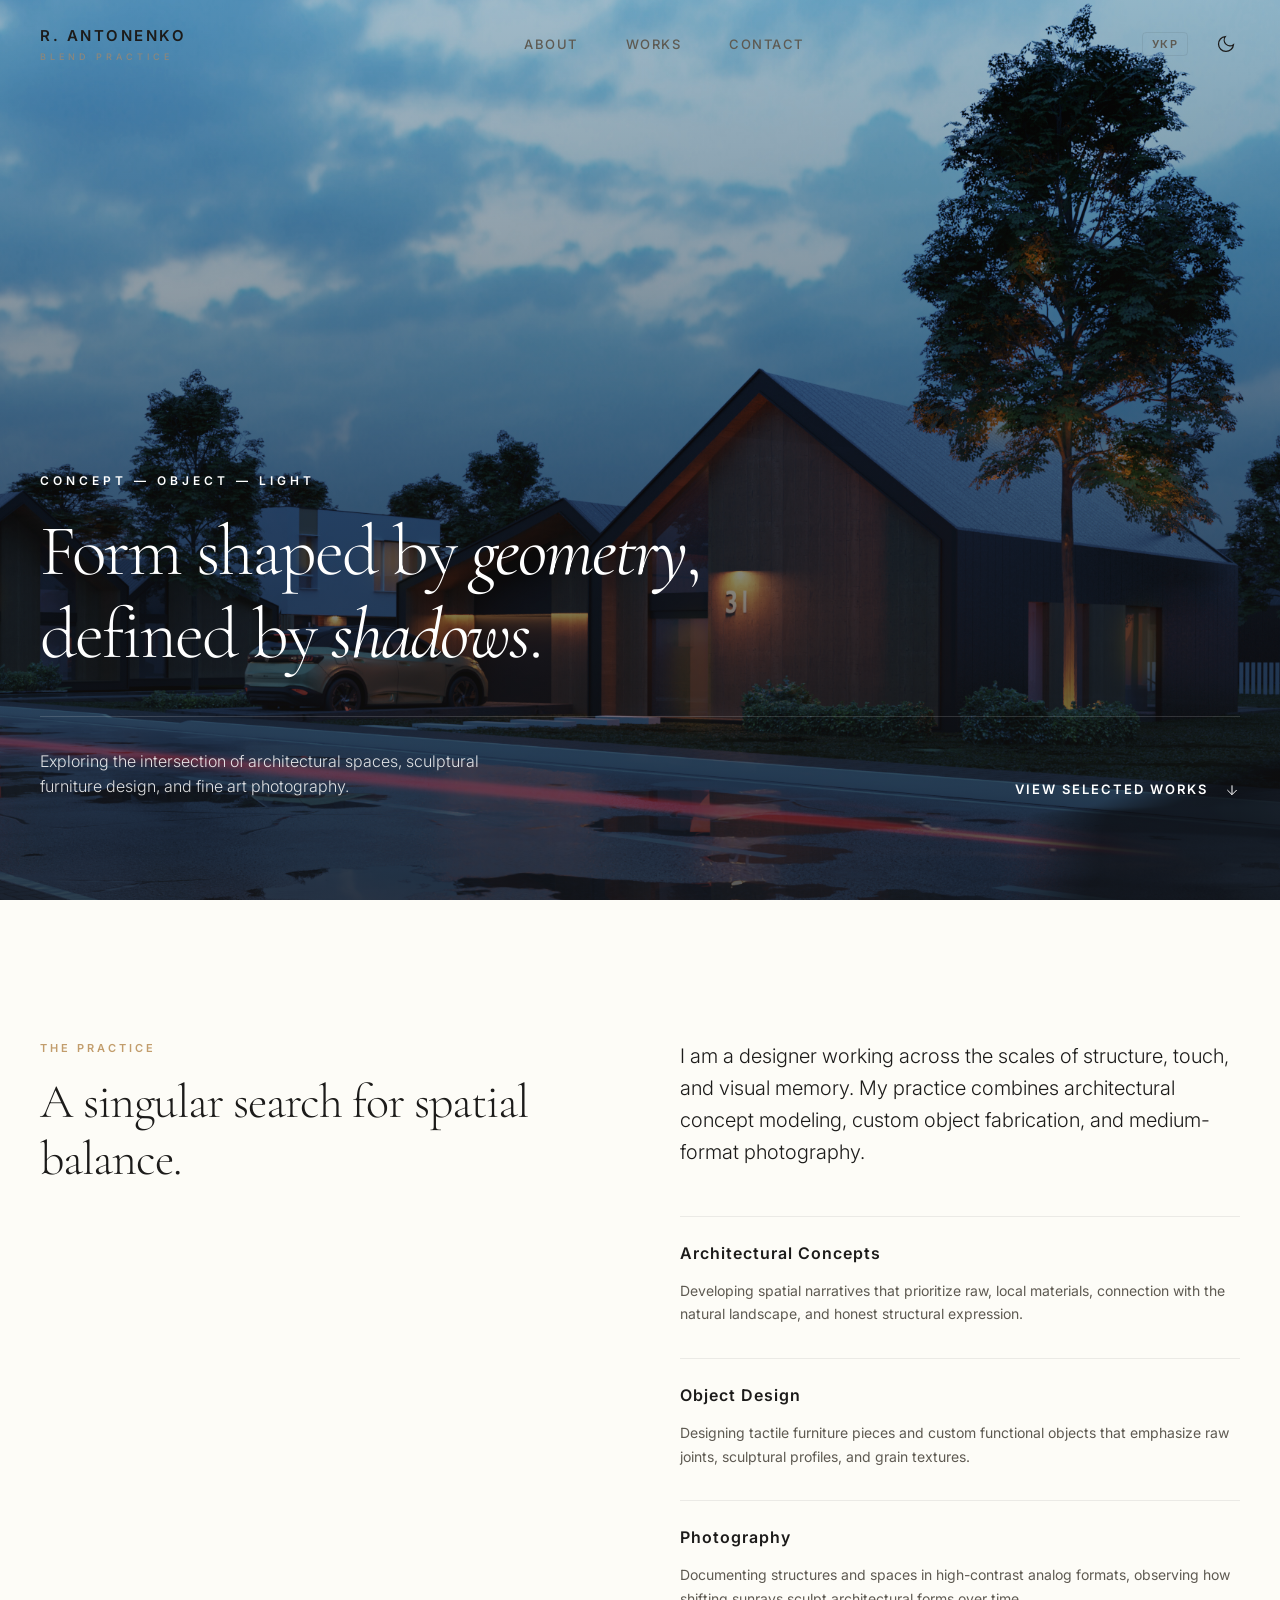
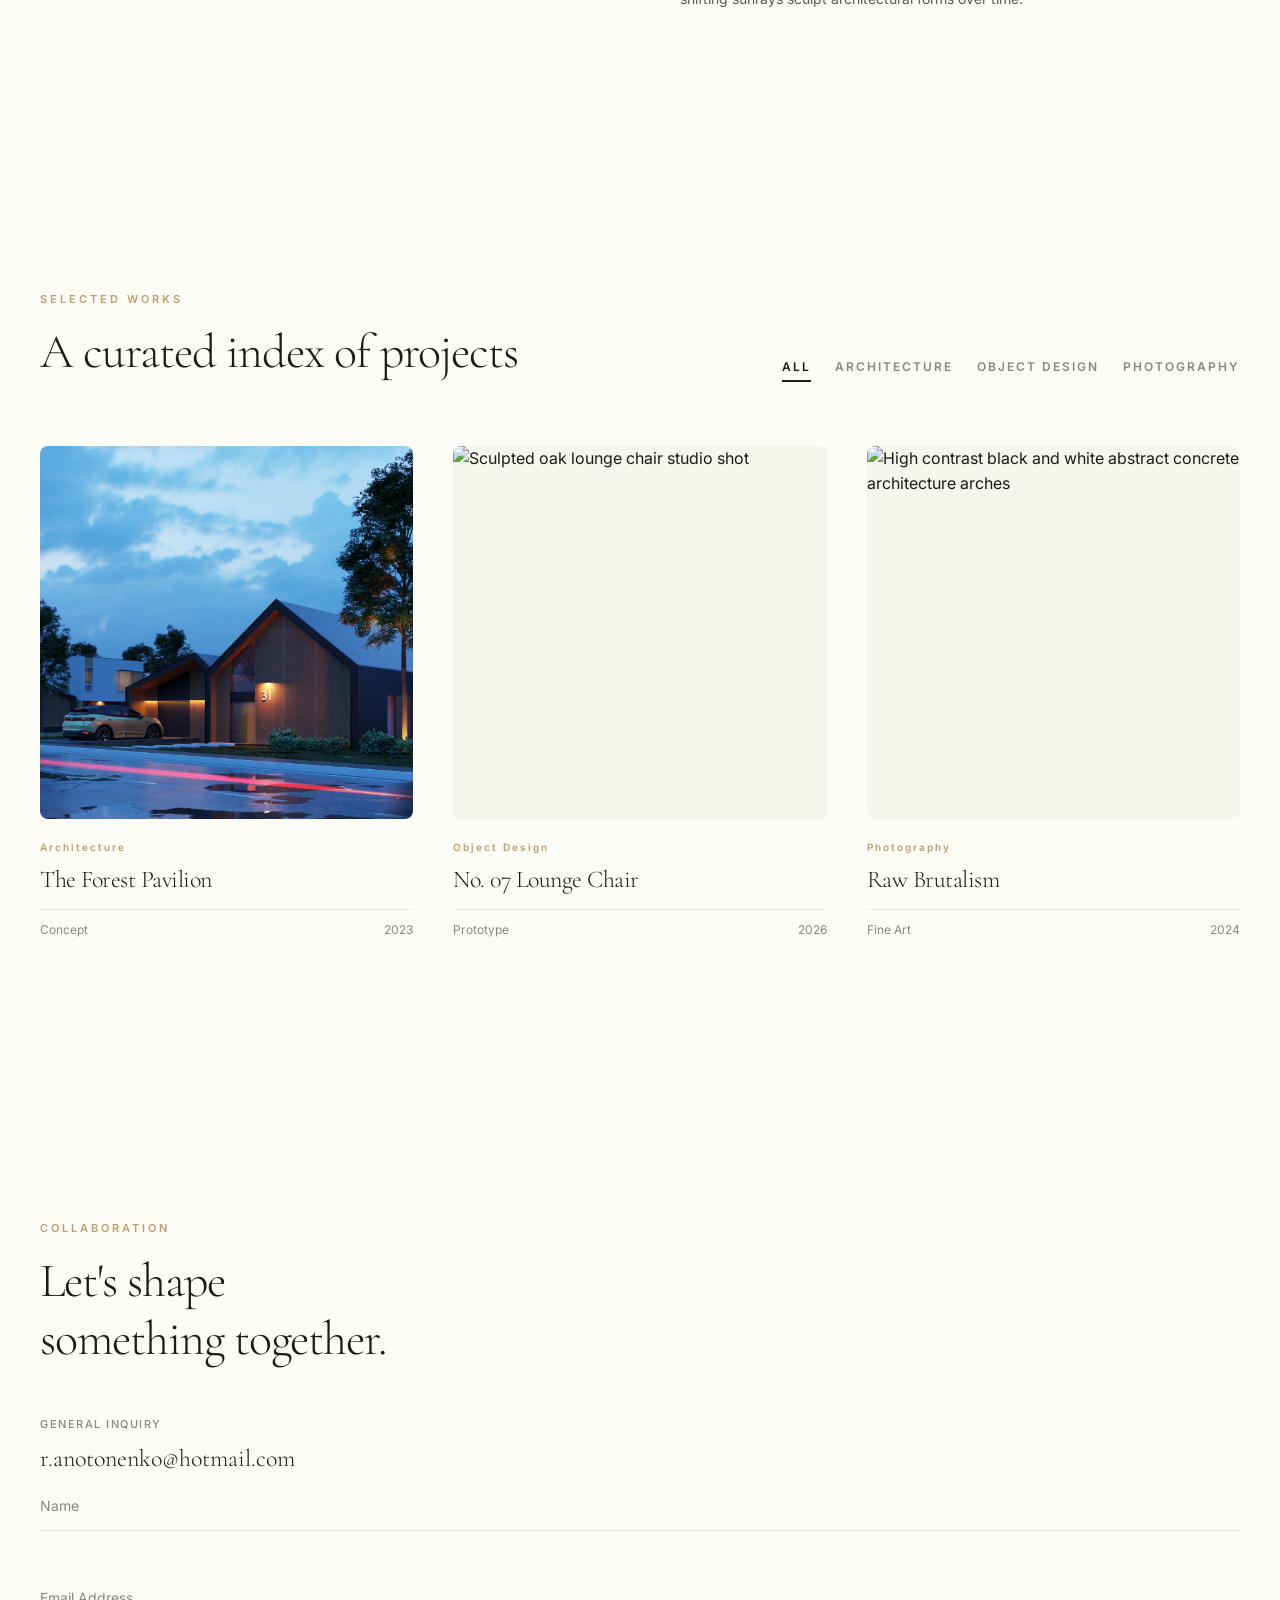
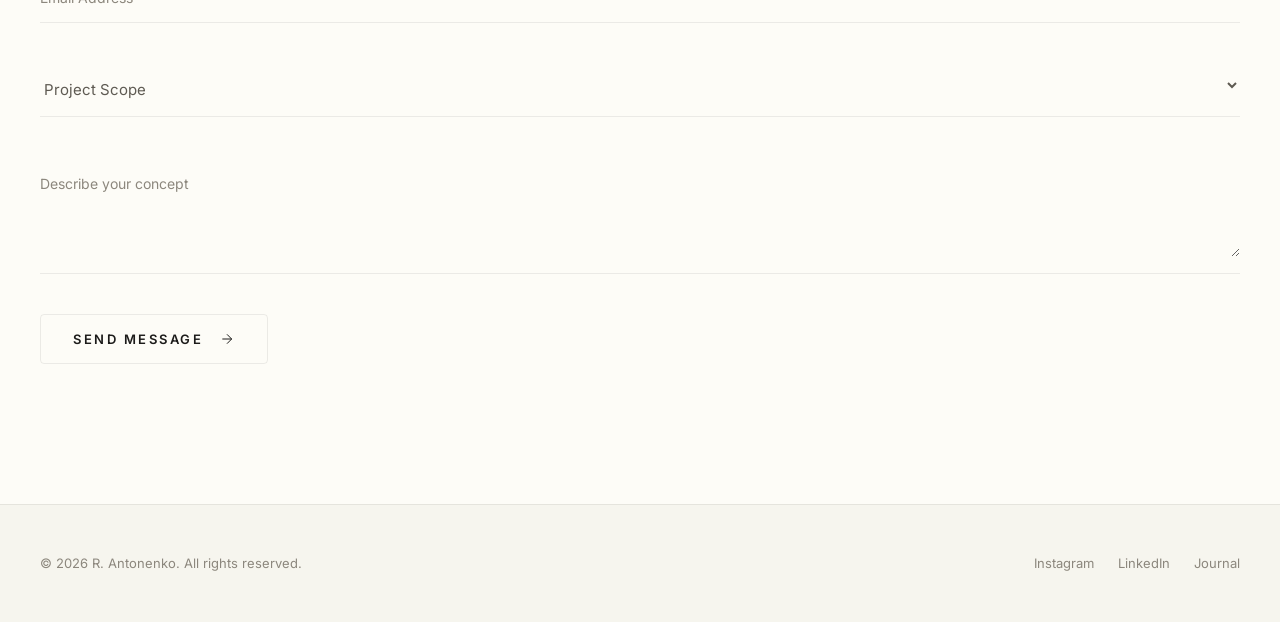
==== index.html @ e48fb9f9 "Add files via upload" ====
<!DOCTYPE html>
<html lang="en">
<head>
  <meta charset="UTF-8">
  <meta name="viewport" content="width=device-width, initial-scale=1.0">
  <title>R. Antonenko — Architectural Concepts, Object Design &amp; Photography</title>
  <meta name="description" content="Portfolio of R. Antonenko. Discover architectural concepts, custom object designs, and fine art photography exploring geometry, texture, and light.">
  <!-- Fonts -->
  <link rel="preconnect" href="https://fonts.googleapis.com">
  <link rel="preconnect" href="https://fonts.gstatic.com" crossorigin>
  <link href="https://fonts.googleapis.com/css2?family=Cormorant+Garamond:ital,wght@0,300;0,400;0,500;0,600;1,400&family=Inter:wght@200;300;400;500;600&display=swap" rel="stylesheet">
  <!-- Stylesheet -->
  <link rel="stylesheet" href="styles.css">
</head>
<body class="theme-light">
  <!-- Navigation Header -->
  <header class="site-header">
    <div class="header-container">
      <a href="#" class="logo">
        <span class="logo-title">R. ANTONENKO</span>
        <span class="logo-subtitle" data-i18n="logo-subtitle">BLEND PRACTICE</span>
      </a>

      <!-- Desktop Navigation -->
      <nav class="desktop-nav">
        <a href="#about" class="nav-link" data-i18n="nav-about">About</a>
        <a href="#works" class="nav-link" data-i18n="nav-works">Works</a>
        <a href="#contact" class="nav-link" data-i18n="nav-contact">Contact</a>
      </nav>

      <!-- Right Controls -->
      <div class="header-controls">
        <!-- Language Toggle -->
        <button id="lang-toggle" aria-label="Switch language" class="control-btn lang-btn">
          <span id="lang-label">УК</span>
        </button>

        <button id="theme-toggle" aria-label="Toggle Theme" class="control-btn">
          <svg class="sun-icon" viewBox="0 0 24 24" fill="none" stroke="currentColor" stroke-width="1.5">
            <circle cx="12" cy="12" r="5" />
            <line x1="12" y1="1" x2="12" y2="3" />
            <line x1="12" y1="21" x2="12" y2="23" />
            <line x1="4.22" y1="4.22" x2="5.64" y2="5.64" />
            <line x1="18.36" y1="18.36" x2="19.78" y2="19.78" />
            <line x1="1" y1="12" x2="3" y2="12" />
            <line x1="21" y1="12" x2="23" y2="12" />
            <line x1="4.22" y1="19.78" x2="5.64" y2="18.36" />
            <line x1="18.36" y1="5.64" x2="19.78" y2="4.22" />
          </svg>
          <svg class="moon-icon" viewBox="0 0 24 24" fill="none" stroke="currentColor" stroke-width="1.5">
            <path d="M21 12.79A9 9 0 1 1 11.21 3 7 7 0 0 0 21 12.79z" />
          </svg>
        </button>
        <button id="mobile-menu-btn" aria-label="Open Mobile Menu" class="control-btn">
          <span class="menu-line"></span>
          <span class="menu-line"></span>
        </button>
      </div>
    </div>
  </header>

  <!-- Mobile Navigation Drawer -->
  <div class="mobile-nav-drawer" id="mobile-drawer">
    <nav class="mobile-nav">
      <a href="#about" class="mobile-link" data-i18n="nav-about">About</a>
      <a href="#works" class="mobile-link" data-i18n="nav-works">Works</a>
      <a href="#contact" class="mobile-link" data-i18n="nav-contact">Contact</a>
    </nav>
  </div>

  <!-- Hero Section -->
  <section class="hero-section">
    <div class="hero-bg">
      <img id="hero-img" src="assets/architecture.png" alt="Modern Architecture Concept Pavilion">
      <div class="hero-overlay"></div>
    </div>
    <div class="hero-container">
      <div class="hero-meta scroll-reveal" data-i18n="hero-meta">Concept — Object — Light</div>
      <h1 class="hero-title scroll-reveal" data-i18n-html="hero-title">
        Form shaped by <span class="italic">geometry</span>,<br>
        defined by <span class="italic">shadows</span>.
      </h1>
      <div class="hero-footer scroll-reveal">
        <p class="hero-desc" data-i18n="hero-desc">Exploring the intersection of architectural spaces, sculptural furniture design, and fine art photography.</p>
        <a href="#works" class="scroll-indicator">
          <span class="scroll-text" data-i18n="hero-cta">View Selected Works</span>
          <svg class="scroll-arrow" viewBox="0 0 24 24" fill="none" stroke="currentColor" stroke-width="1.5">
            <line x1="12" y1="5" x2="12" y2="19" />
            <polyline points="19 12 12 19 5 12" />
          </svg>
        </a>
      </div>
    </div>
  </section>

  <!-- About Section -->
  <section id="about" class="about-section section-padding">
    <div class="section-container">
      <div class="grid-2">
        <div class="col-left scroll-reveal">
          <span class="section-meta" data-i18n="about-meta">THE PRACTICE</span>
          <h2 class="section-title" data-i18n="about-title">A singular search for spatial balance.</h2>
        </div>
        <div class="col-right scroll-reveal delay-1">
          <p class="about-lead" data-i18n="about-lead">I am a designer working across the scales of structure, touch, and visual memory. My practice combines architectural concept modeling, custom object fabrication, and medium-format photography.</p>
          <div class="about-details">
            <div class="detail-block">
              <h3 data-i18n="about-arch-title">Architectural Concepts</h3>
              <p data-i18n="about-arch-desc">Developing spatial narratives that prioritize raw, local materials, connection with the natural landscape, and honest structural expression.</p>
            </div>
            <div class="detail-block">
              <h3 data-i18n="about-obj-title">Object Design</h3>
              <p data-i18n="about-obj-desc">Designing tactile furniture pieces and custom functional objects that emphasize raw joints, sculptural profiles, and grain textures.</p>
            </div>
            <div class="detail-block">
              <h3 data-i18n="about-photo-title">Photography</h3>
              <p data-i18n="about-photo-desc">Documenting structures and spaces in high-contrast analog formats, observing how shifting sunrays sculpt architectural forms over time.</p>
            </div>
          </div>
        </div>
      </div>
    </div>
  </section>

  <!-- Works Section -->
  <section id="works" class="works-section section-padding">
    <div class="section-container">
      <div class="works-header">
        <div class="scroll-reveal">
          <span class="section-meta" data-i18n="works-meta">SELECTED WORKS</span>
          <h2 class="section-title" data-i18n="works-title">A curated index of projects</h2>
        </div>

        <!-- Category Filter -->
        <div class="gallery-filters scroll-reveal delay-1">
          <button class="filter-btn active" data-filter="all" data-i18n="filter-all">All</button>
          <button class="filter-btn" data-filter="architecture" data-i18n="filter-arch">Architecture</button>
          <button class="filter-btn" data-filter="objects" data-i18n="filter-obj">Object Design</button>
          <button class="filter-btn" data-filter="photography" data-i18n="filter-photo">Photography</button>
        </div>
      </div>

      <!-- Works Grid -->
      <div class="works-grid scroll-reveal delay-2">
        <!-- Project 1 -->
        <div class="project-card" data-category="architecture" data-index="0">
          <div class="project-img-wrapper">
            <img src="assets/architecture.png" alt="Modern modernist lakeside villa pavilion render" loading="lazy">
          </div>
          <div class="project-info">
            <span class="project-category" data-i18n="filter-arch">ARCHITECTURE</span>
            <h3 class="project-title" data-i18n="proj1-title">F4H</h3>
            <div class="project-meta">
              <span data-i18n="proj1-phase">Concept</span>
              <span>2023</span>
            </div>
          </div>
        </div>

        <!-- Project 2 -->
        <div class="project-card" data-category="objects" data-index="1">
          <div class="project-img-wrapper">
            <img src="assets/object.png" alt="Sculpted oak lounge chair studio shot" loading="lazy">
          </div>
          <div class="project-info">
            <span class="project-category" data-i18n="filter-obj">OBJECT DESIGN</span>
            <h3 class="project-title" data-i18n="proj2-title">No. 07 Lounge Chair</h3>
            <div class="project-meta">
              <span data-i18n="proj2-phase">Prototype</span>
              <span>2026</span>
            </div>
          </div>
        </div>

        <!-- Project 3 -->
        <div class="project-card" data-category="photography" data-index="2">
          <div class="project-img-wrapper">
            <img src="assets/photography.png" alt="High contrast black and white abstract concrete architecture arches" loading="lazy">
          </div>
          <div class="project-info">
            <span class="project-category" data-i18n="filter-photo">PHOTOGRAPHY</span>
            <h3 class="project-title" data-i18n="proj3-title">Raw Brutalism</h3>
            <div class="project-meta">
              <span data-i18n="proj3-phase">Fine Art</span>
              <span>2024</span>
            </div>
          </div>
        </div>
      </div>
    </div>
  </section>

  <!-- Contact Section -->
  <section id="contact" class="contact-section section-padding">
    <div class="section-container">
      <div class="grid-2">
        <div class="col-left scroll-reveal">
          <span class="section-meta" data-i18n="contact-meta">COLLABORATION</span>
          <h2 class="section-title" data-i18n-html="contact-title">Let's shape<br>something together.</h2>
          <div class="contact-methods">
            <div class="method-item">
              <span class="method-label" data-i18n="contact-inquiry">General Inquiry</span>
              <a href="mailto:studio@antonenko.com" class="method-link">r.anotonenko@hotmail.com</a>
            </div>
            </div>
          </div>
        </div>

        <div class="col-right scroll-reveal delay-1">
          <form class="contact-form" id="portfolio-contact-form" onsubmit="event.preventDefault(); alert(translations[currentLang]['form-success']); this.reset();">
            <div class="form-group">
              <input type="text" id="form-name" required placeholder=" ">
              <label for="form-name" data-i18n="form-name">Name</label>
            </div>
            <div class="form-group">
              <input type="email" id="form-email" required placeholder=" ">
              <label for="form-email" data-i18n="form-email">Email Address</label>
            </div>
            <div class="form-group">
              <select id="form-interest" required>
                <option value="" disabled selected hidden data-i18n="form-scope">Project Scope</option>
                <option value="architectural" data-i18n="form-opt1">Architectural Concept Design</option>
                <option value="object" data-i18n="form-opt2">Custom Object Commission</option>
                <option value="photography" data-i18n="form-opt3">Editorial / Photography Assignment</option>
                <option value="other" data-i18n="form-opt4">General Collaboration</option>
              </select>
            </div>
            <div class="form-group">
              <textarea id="form-message" required placeholder=" " rows="4"></textarea>
              <label for="form-message" data-i18n="form-message">Describe your concept</label>
            </div>
            <button type="submit" class="submit-btn">
              <span data-i18n="form-send">Send Message</span>
              <svg class="submit-arrow" viewBox="0 0 24 24" fill="none" stroke="currentColor" stroke-width="1.5">
                <line x1="5" y1="12" x2="19" y2="12" />
                <polyline points="12 5 19 12 12 19" />
              </svg>
            </button>
          </form>
        </div>
      </div>
    </div>
  </section>

  <!-- Project Detail Modal -->
  <div class="project-modal" id="project-modal" aria-hidden="true">
    <div class="modal-backdrop" id="modal-close-backdrop"></div>
    <div class="modal-content">
      <button class="modal-close" id="modal-close-btn" aria-label="Close Project">
        <svg viewBox="0 0 24 24" fill="none" stroke="currentColor" stroke-width="1.5">
          <line x1="18" y1="6" x2="6" y2="18" />
          <line x1="6" y1="6" x2="18" y2="18" />
        </svg>
      </button>
      <div class="modal-scroll-area">
        <div class="modal-body-grid">
          <div class="modal-media">
            <img id="modal-project-img" src="" alt="Project Image">
          </div>
          <div class="modal-details">
            <div class="modal-header-info">
              <span id="modal-project-category" class="modal-category">CATEGORY</span>
              <h2 id="modal-project-title" class="modal-title font-serif">Project Title</h2>
              <div class="modal-metadata-row">
                <div class="meta-item"><span class="meta-lbl" data-i18n="modal-phase">Phase</span><span id="modal-project-phase" class="meta-val">Concept</span></div>
                <div class="meta-item"><span class="meta-lbl" data-i18n="modal-year">Year</span><span id="modal-project-year" class="meta-val">2025</span></div>
              </div>
            </div>
            <div class="modal-description">
              <p id="modal-project-desc">Project description text goes here.</p>
            </div>
          </div>
        </div>
      </div>
    </div>
  </div>

  <!-- Footer -->
  <footer class="site-footer">
    <div class="footer-container">
      <p class="copyright" data-i18n="footer-copy">&copy; 2026 R. Antonenko. All rights reserved.</p>
      <div class="footer-links">
        <a href="#" class="footer-link">Instagram</a>
        <a href="#" class="footer-link">LinkedIn</a>
        <a href="#" class="footer-link" data-i18n="footer-journal">Journal</a>
      </div>
    </div>
  </footer>

  <script src="app.js"></script>
</body>
</html>
---- styles.css ----
/* --- Design Tokens & Variables --- */
:root {
  --font-sans: 'Inter', sans-serif;
  --font-serif: 'Cormorant Garamond', serif;

  /* Theme Light (Warm Ivory/Eggshell) */
  --bg-primary: #fdfcf7;
  --bg-secondary: #f6f5ee;
  --text-primary: #1c1b1a;
  --text-secondary: #5e5a52;
  --text-muted: #8c877d;
  --border-color: rgba(28, 27, 26, 0.08);
  --border-color-hover: rgba(28, 27, 26, 0.2);
  --accent-gold: #c29d6c;
  --overlay-bg: rgba(253, 252, 247, 0.96);

  --transition-smooth: all 0.6s cubic-bezier(0.16, 1, 0.3, 1);
  --transition-fast: all 0.3s ease;
}

/* Theme Dark (Charcoal Warm) */
body.theme-dark {
  --bg-primary: #121110;
  --bg-secondary: #1a1918;
  --text-primary: #f5f4ef;
  --text-secondary: #b5b2a9;
  --text-muted: #827f77;
  --border-color: rgba(245, 244, 239, 0.1);
  --border-color-hover: rgba(245, 244, 239, 0.25);
  --accent-gold: #e0be91;
  --overlay-bg: rgba(18, 17, 16, 0.97);
}

/* --- Base Resets & Global Styles --- */
* {
  box-sizing: border-box;
  margin: 0;
  padding: 0;
}

html {
  scroll-behavior: smooth;
}

body {
  font-family: var(--font-sans);
  background-color: var(--bg-primary);
  color: var(--text-primary);
  line-height: 1.6;
  -webkit-font-smoothing: antialiased;
  transition: background-color 0.5s ease, color 0.5s ease;
  overflow-x: hidden;
}

a {
  color: inherit;
  text-decoration: none;
}

img {
  max-width: 100%;
  height: auto;
  display: block;
}

.italic {
  font-family: var(--font-serif);
  font-style: italic;
  font-weight: 400;
}

/* --- Layout Utilities --- */
.section-padding {
  padding: 140px 0;
}

@media (max-width: 768px) {
  .section-padding {
    padding: 80px 0;
  }
}

.section-container {
  max-width: 1400px;
  margin: 0 auto;
  padding: 0 40px;
}

@media (max-width: 576px) {
  .section-container {
    padding: 0 24px;
  }
}

.grid-2 {
  display: grid;
  grid-template-columns: 1fr 1fr;
  gap: 80px;
}

@media (max-width: 992px) {
  .grid-2 {
    grid-template-columns: 1fr;
    gap: 40px;
  }
}

/* --- Header / Navigation --- */
.site-header {
  position: fixed;
  top: 0;
  left: 0;
  width: 100%;
  z-index: 100;
  border-bottom: 1px solid transparent;
  transition: var(--transition-fast);
}

.site-header.scrolled {
  background: var(--bg-primary);
  border-bottom: 1px solid var(--border-color);
  backdrop-filter: blur(8px);
  -webkit-backdrop-filter: blur(8px);
}

.header-container {
  max-width: 1400px;
  margin: 0 auto;
  padding: 24px 40px;
  display: flex;
  justify-content: space-between;
  align-items: center;
  transition: var(--transition-fast);
}

.site-header.scrolled .header-container {
  padding: 16px 40px;
}

.logo {
  display: flex;
  flex-direction: column;
}

.logo-title {
  font-family: var(--font-sans);
  font-weight: 600;
  font-size: 15px;
  letter-spacing: 2.5px;
}

.logo-subtitle {
  font-family: var(--font-sans);
  font-size: 9px;
  font-weight: 500;
  color: var(--text-muted);
  letter-spacing: 4px;
  margin-top: 2px;
}

/* Desktop Nav Links */
.desktop-nav {
  display: flex;
  gap: 48px;
}

@media (max-width: 768px) {
  .desktop-nav {
    display: none;
  }
}

.nav-link {
  font-size: 13px;
  font-weight: 500;
  color: var(--text-secondary);
  letter-spacing: 1.5px;
  text-transform: uppercase;
  position: relative;
  padding: 4px 0;
  transition: var(--transition-fast);
}

.nav-link:hover {
  color: var(--text-primary);
}

.nav-link::after {
  content: '';
  position: absolute;
  bottom: 0;
  left: 0;
  width: 100%;
  height: 1.5px;
  background-color: var(--text-primary);
  transform: scaleX(0);
  transform-origin: right;
  transition: transform 0.4s cubic-bezier(0.16, 1, 0.3, 1);
}

.nav-link:hover::after {
  transform: scaleX(1);
  transform-origin: left;
}

/* Header Controls */
.header-controls {
  display: flex;
  align-items: center;
  gap: 24px;
}

.control-btn {
  background: none;
  border: none;
  cursor: pointer;
  color: var(--text-primary);
  padding: 4px;
  display: flex;
  align-items: center;
  justify-content: center;
  transition: var(--transition-fast);
}

.control-btn:hover {
  opacity: 0.7;
}

.lang-btn {
  font-family: var(--font-sans);
  font-size: 11px;
  font-weight: 600;
  letter-spacing: 1.5px;
  color: var(--text-secondary);
  border: 1px solid var(--border-color);
  border-radius: 4px;
  padding: 4px 9px;
  transition: var(--transition-fast);
}

.lang-btn:hover {
  opacity: 1;
  color: var(--text-primary);
  border-color: var(--border-color-hover);
}

#theme-toggle svg {
  width: 20px;
  height: 20px;
}

body.theme-light #theme-toggle .sun-icon { display: none; }
body.theme-light #theme-toggle .moon-icon { display: block; }
body.theme-dark #theme-toggle .sun-icon { display: block; }
body.theme-dark #theme-toggle .moon-icon { display: none; }

/* Mobile Menu Button */
#mobile-menu-btn {
  display: none;
  flex-direction: column;
  gap: 5px;
}

@media (max-width: 768px) {
  #mobile-menu-btn {
    display: flex;
  }
}

.menu-line {
  width: 20px;
  height: 1.5px;
  background-color: var(--text-primary);
  transition: var(--transition-fast);
}

#mobile-menu-btn.active .menu-line:nth-child(1) {
  transform: translateY(3.25px) rotate(45deg);
}

#mobile-menu-btn.active .menu-line:nth-child(2) {
  transform: translateY(-3.25px) rotate(-45deg);
}

/* Mobile Nav Drawer */
.mobile-nav-drawer {
  position: fixed;
  top: 0;
  right: -100%;
  width: 100%;
  height: 100vh;
  background-color: var(--bg-primary);
  z-index: 90;
  padding: 120px 40px 40px;
  transition: var(--transition-smooth);
}

.mobile-nav-drawer.active {
  right: 0;
}

.mobile-nav {
  display: flex;
  flex-direction: column;
  gap: 32px;
}

.mobile-link {
  font-family: var(--font-serif);
  font-size: 40px;
  font-weight: 300;
  letter-spacing: -0.5px;
  color: var(--text-primary);
  transition: var(--transition-fast);
}

.mobile-link:hover {
  padding-left: 12px;
  color: var(--accent-gold);
}


/* --- Hero Section --- */
.hero-section {
  position: relative;
  height: 100vh;
  width: 100%;
  display: flex;
  align-items: flex-end;
  padding: 100px 40px;
  overflow: hidden;
}

.hero-bg {
  position: absolute;
  top: 0;
  left: 0;
  width: 100%;
  height: 100%;
  z-index: 1;
}

.hero-bg img {
  width: 100%;
  height: 100%;
  object-fit: cover;
  filter: grayscale(10%) contrast(105%);
  transition: opacity 2.0s cubic-bezier(0.25, 0.46, 0.45, 0.94);
}

.hero-bg img.fade-out {
  opacity: 0;
}

.hero-overlay {
  position: absolute;
  top: 0;
  left: 0;
  width: 100%;
  height: 100%;
  background: linear-gradient(to top, rgba(20, 19, 18, 0.7) 0%, rgba(20, 19, 18, 0.2) 100%);
  /* Ensures text is legible in both themes */
}

.hero-container {
  position: relative;
  z-index: 2;
  max-width: 1400px;
  width: 100%;
  margin: 0 auto;
  color: #fff; /* Hero content is always light on dark backdrop */
}

.hero-meta {
  font-size: 12px;
  text-transform: uppercase;
  letter-spacing: 4px;
  font-weight: 600;
  margin-bottom: 20px;
  opacity: 0.9;
}

.hero-title {
  font-family: var(--font-serif);
  font-size: 72px;
  font-weight: 300;
  line-height: 1.15;
  letter-spacing: -2px;
  margin-bottom: 40px;
}

@media (max-width: 992px) {
  .hero-title {
    font-size: 52px;
  }
}

@media (max-width: 576px) {
  .hero-title {
    font-size: 40px;
  }
}

.hero-footer {
  display: flex;
  justify-content: space-between;
  align-items: flex-end;
  border-top: 1px solid rgba(255, 255, 255, 0.15);
  padding-top: 32px;
  gap: 40px;
}

@media (max-width: 768px) {
  .hero-footer {
    flex-direction: column;
    align-items: flex-start;
    gap: 32px;
  }
}

.hero-desc {
  font-size: 16px;
  max-width: 440px;
  font-weight: 300;
  line-height: 1.6;
  opacity: 0.85;
}

.scroll-indicator {
  display: flex;
  align-items: center;
  gap: 16px;
  font-size: 13px;
  font-weight: 600;
  text-transform: uppercase;
  letter-spacing: 2px;
}

.scroll-arrow {
  width: 16px;
  height: 16px;
  animation: bounce-down 2s infinite ease-in-out;
}

@keyframes bounce-down {
  0%, 100% { transform: translateY(0); }
  50% { transform: translateY(6px); }
}


/* --- About Section --- */
.section-meta {
  font-size: 11px;
  font-weight: 600;
  letter-spacing: 3px;
  color: var(--accent-gold);
  text-transform: uppercase;
  display: block;
  margin-bottom: 16px;
}

.section-title {
  font-family: var(--font-serif);
  font-size: 48px;
  font-weight: 300;
  line-height: 1.2;
  letter-spacing: -1px;
}

@media (max-width: 576px) {
  .section-title {
    font-size: 36px;
  }
}

.about-lead {
  font-size: 20px;
  font-weight: 300;
  line-height: 1.6;
  color: var(--text-primary);
  margin-bottom: 48px;
}

.about-details {
  display: flex;
  flex-direction: column;
  gap: 32px;
}

.detail-block {
  border-top: 1px solid var(--border-color);
  padding-top: 24px;
}

.detail-block h3 {
  font-size: 16px;
  font-weight: 600;
  margin-bottom: 12px;
  letter-spacing: 1px;
}

.detail-block p {
  color: var(--text-secondary);
  font-size: 14px;
  line-height: 1.7;
}


/* --- Works Grid Section --- */
.works-header {
  display: flex;
  justify-content: space-between;
  align-items: flex-end;
  margin-bottom: 64px;
}

@media (max-width: 992px) {
  .works-header {
    flex-direction: column;
    align-items: flex-start;
    gap: 32px;
  }
}

.gallery-filters {
  display: flex;
  gap: 24px;
}

@media (max-width: 576px) {
  .gallery-filters {
    gap: 12px;
    flex-wrap: wrap;
  }
}

.filter-btn {
  background: none;
  border: none;
  cursor: pointer;
  font-family: var(--font-sans);
  font-size: 12px;
  font-weight: 600;
  letter-spacing: 2px;
  text-transform: uppercase;
  color: var(--text-muted);
  padding: 8px 0;
  position: relative;
  transition: var(--transition-fast);
}

.filter-btn:hover {
  color: var(--text-primary);
}

.filter-btn.active {
  color: var(--text-primary);
}

.filter-btn::after {
  content: '';
  position: absolute;
  bottom: 0;
  left: 0;
  width: 100%;
  height: 1.5px;
  background-color: var(--text-primary);
  transform: scaleX(0);
  transition: transform 0.4s cubic-bezier(0.16, 1, 0.3, 1);
}

.filter-btn.active::after {
  transform: scaleX(1);
}

/* Grid Layout */
.works-grid {
  display: grid;
  grid-template-columns: repeat(3, 1fr);
  gap: 40px;
}

@media (max-width: 992px) {
  .works-grid {
    grid-template-columns: repeat(2, 1fr);
  }
}

@media (max-width: 768px) {
  .works-grid {
    grid-template-columns: 1fr;
    gap: 48px;
  }
}

/* Card design */
.project-card {
  display: flex;
  flex-direction: column;
  gap: 20px;
  cursor: pointer;
}

.project-img-wrapper {
  aspect-ratio: 1 / 1;
  background-color: var(--bg-secondary);
  overflow: hidden;
  border-radius: 8px;
  position: relative;
}

.project-img-wrapper img {
  width: 100%;
  height: 100%;
  object-fit: cover;
  transition: transform 1.2s cubic-bezier(0.16, 1, 0.3, 1);
}

.project-card:hover .project-img-wrapper img {
  transform: scale(1.05);
}

.project-info {
  display: flex;
  flex-direction: column;
  gap: 6px;
}

.project-category {
  font-size: 10px;
  font-weight: 600;
  letter-spacing: 2px;
  color: var(--accent-gold);
}

.project-title {
  font-family: var(--font-serif);
  font-size: 24px;
  font-weight: 300;
  letter-spacing: -0.5px;
}

.project-meta {
  display: flex;
  justify-content: space-between;
  font-size: 12px;
  color: var(--text-muted);
  border-top: 1px solid var(--border-color);
  padding-top: 10px;
  margin-top: 4px;
}

/* Filter reflow animation in JS */
.project-card.fade-out {
  display: none;
}


/* --- Contact Section --- */
.contact-methods {
  display: flex;
  flex-direction: column;
  gap: 32px;
  margin-top: 48px;
}

.method-item {
  display: flex;
  flex-direction: column;
  gap: 6px;
}

.method-label {
  font-size: 11px;
  font-weight: 500;
  color: var(--text-muted);
  text-transform: uppercase;
  letter-spacing: 1.5px;
}

.method-link {
  font-family: var(--font-serif);
  font-size: 24px;
  font-weight: 300;
  color: var(--text-primary);
  border-bottom: 1.5px solid transparent;
  width: fit-content;
  transition: var(--transition-fast);
}

.method-link:hover {
  border-bottom-color: var(--accent-gold);
  color: var(--accent-gold);
}

/* Form Styles */
.contact-form {
  display: flex;
  flex-direction: column;
  gap: 40px;
}

.form-group {
  position: relative;
  border-bottom: 1px solid var(--border-color);
  padding-bottom: 8px;
  transition: var(--transition-fast);
}

.form-group:focus-within {
  border-bottom-color: var(--text-primary);
}

.form-group input,
.form-group textarea,
.form-group select {
  width: 100%;
  background: none;
  border: none;
  color: var(--text-primary);
  font-family: var(--font-sans);
  font-size: 15px;
  outline: none;
  padding: 16px 0 8px;
}

.form-group select {
  cursor: pointer;
  color: var(--text-secondary);
}

.form-group label {
  position: absolute;
  top: 16px;
  left: 0;
  font-size: 14px;
  color: var(--text-muted);
  pointer-events: none;
  transition: var(--transition-smooth);
}

/* Label Shift Animation */
.form-group input:focus ~ label,
.form-group input:not(:placeholder-shown) ~ label,
.form-group textarea:focus ~ label,
.form-group textarea:not(:placeholder-shown) ~ label {
  top: -4px;
  font-size: 11px;
  letter-spacing: 1px;
  text-transform: uppercase;
  color: var(--accent-gold);
}

.submit-btn {
  background: none;
  border: 1px solid var(--border-color);
  padding: 16px 32px;
  font-family: var(--font-sans);
  font-size: 13px;
  font-weight: 600;
  text-transform: uppercase;
  letter-spacing: 2.5px;
  color: var(--text-primary);
  cursor: pointer;
  display: flex;
  align-items: center;
  justify-content: center;
  gap: 16px;
  width: fit-content;
  border-radius: 4px;
  transition: var(--transition-fast);
}

.submit-btn:hover {
  background-color: var(--text-primary);
  color: var(--bg-primary);
  border-color: var(--text-primary);
}

.submit-arrow {
  width: 16px;
  height: 16px;
  transition: transform 0.4s ease;
}

.submit-btn:hover .submit-arrow {
  transform: translateX(6px);
}


/* --- Details Modal --- */
.project-modal {
  position: fixed;
  top: 0;
  left: 0;
  width: 100%;
  height: 100%;
  z-index: 1000;
  display: flex;
  align-items: center;
  justify-content: center;
  opacity: 0;
  pointer-events: none;
  transition: opacity 0.5s cubic-bezier(0.16, 1, 0.3, 1);
}

.project-modal.active {
  opacity: 1;
  pointer-events: all;
}

.modal-backdrop {
  position: absolute;
  top: 0;
  left: 0;
  width: 100%;
  height: 100%;
  background: rgba(18, 17, 16, 0.6);
  backdrop-filter: blur(12px);
  -webkit-backdrop-filter: blur(12px);
}

.modal-content {
  position: relative;
  width: 90%;
  max-width: 1200px;
  height: 85vh;
  background-color: var(--bg-primary);
  border-radius: 12px;
  overflow: hidden;
  box-shadow: 0 24px 64px rgba(0, 0, 0, 0.4);
  transform: translateY(40px);
  transition: transform 0.6s cubic-bezier(0.16, 1, 0.3, 1);
}

.project-modal.active .modal-content {
  transform: translateY(0);
}

.modal-close {
  position: absolute;
  top: 24px;
  right: 24px;
  background: var(--bg-secondary);
  border: 1px solid var(--border-color);
  width: 44px;
  height: 44px;
  border-radius: 50%;
  cursor: pointer;
  display: flex;
  align-items: center;
  justify-content: center;
  color: var(--text-primary);
  z-index: 10;
  transition: var(--transition-fast);
}

.modal-close:hover {
  transform: scale(1.05);
  border-color: var(--text-primary);
}

.modal-close svg {
  width: 18px;
  height: 18px;
}

.modal-scroll-area {
  height: 100%;
  overflow-y: auto;
  padding: 64px;
}

@media (max-width: 768px) {
  .modal-scroll-area {
    padding: 40px 24px;
  }
}

.modal-body-grid {
  display: grid;
  grid-template-columns: 7fr 5fr;
  gap: 64px;
  align-items: start;
}

@media (max-width: 992px) {
  .modal-body-grid {
    grid-template-columns: 1fr;
    gap: 40px;
  }
}

.modal-media img {
  width: 100%;
  border-radius: 8px;
  object-fit: cover;
}

.modal-details {
  display: flex;
  flex-direction: column;
  gap: 32px;
  position: sticky;
  top: 0;
}

.modal-category {
  font-size: 11px;
  font-weight: 600;
  letter-spacing: 3px;
  color: var(--accent-gold);
}

.modal-title {
  font-size: 40px;
  font-weight: 300;
  letter-spacing: -0.5px;
  line-height: 1.2;
  margin-top: 8px;
}

.modal-metadata-row {
  display: flex;
  gap: 40px;
  border-top: 1px solid var(--border-color);
  border-bottom: 1px solid var(--border-color);
  padding: 20px 0;
  margin-top: 24px;
}

.meta-item {
  display: flex;
  flex-direction: column;
  gap: 6px;
}

.meta-lbl {
  font-size: 11px;
  text-transform: uppercase;
  color: var(--text-muted);
  letter-spacing: 1px;
}

.meta-val {
  font-size: 14px;
  font-weight: 500;
}

.modal-description {
  font-size: 15px;
  color: var(--text-secondary);
  line-height: 1.7;
}


/* --- Footer Section --- */
.site-footer {
  border-top: 1px solid var(--border-color);
  padding: 48px 0;
  background-color: var(--bg-secondary);
}

.footer-container {
  max-width: 1400px;
  margin: 0 auto;
  padding: 0 40px;
  display: flex;
  justify-content: space-between;
  align-items: center;
  font-size: 13px;
  color: var(--text-muted);
}

@media (max-width: 576px) {
  .footer-container {
    flex-direction: column;
    gap: 16px;
    padding: 0 24px;
  }
}

.footer-links {
  display: flex;
  gap: 24px;
}

.footer-link {
  transition: var(--transition-fast);
}

.footer-link:hover {
  color: var(--text-primary);
}


/* --- Scroll Reveal Animations --- */
.scroll-reveal {
  opacity: 0;
  transform: translateY(30px);
  transition: opacity 1s cubic-bezier(0.16, 1, 0.3, 1), transform 1s cubic-bezier(0.16, 1, 0.3, 1);
}

.scroll-reveal.reveal-active {
  opacity: 1;
  transform: translateY(0);
}

.delay-1 {
  transition-delay: 0.15s;
}

.delay-2 {
  transition-delay: 0.3s;
}
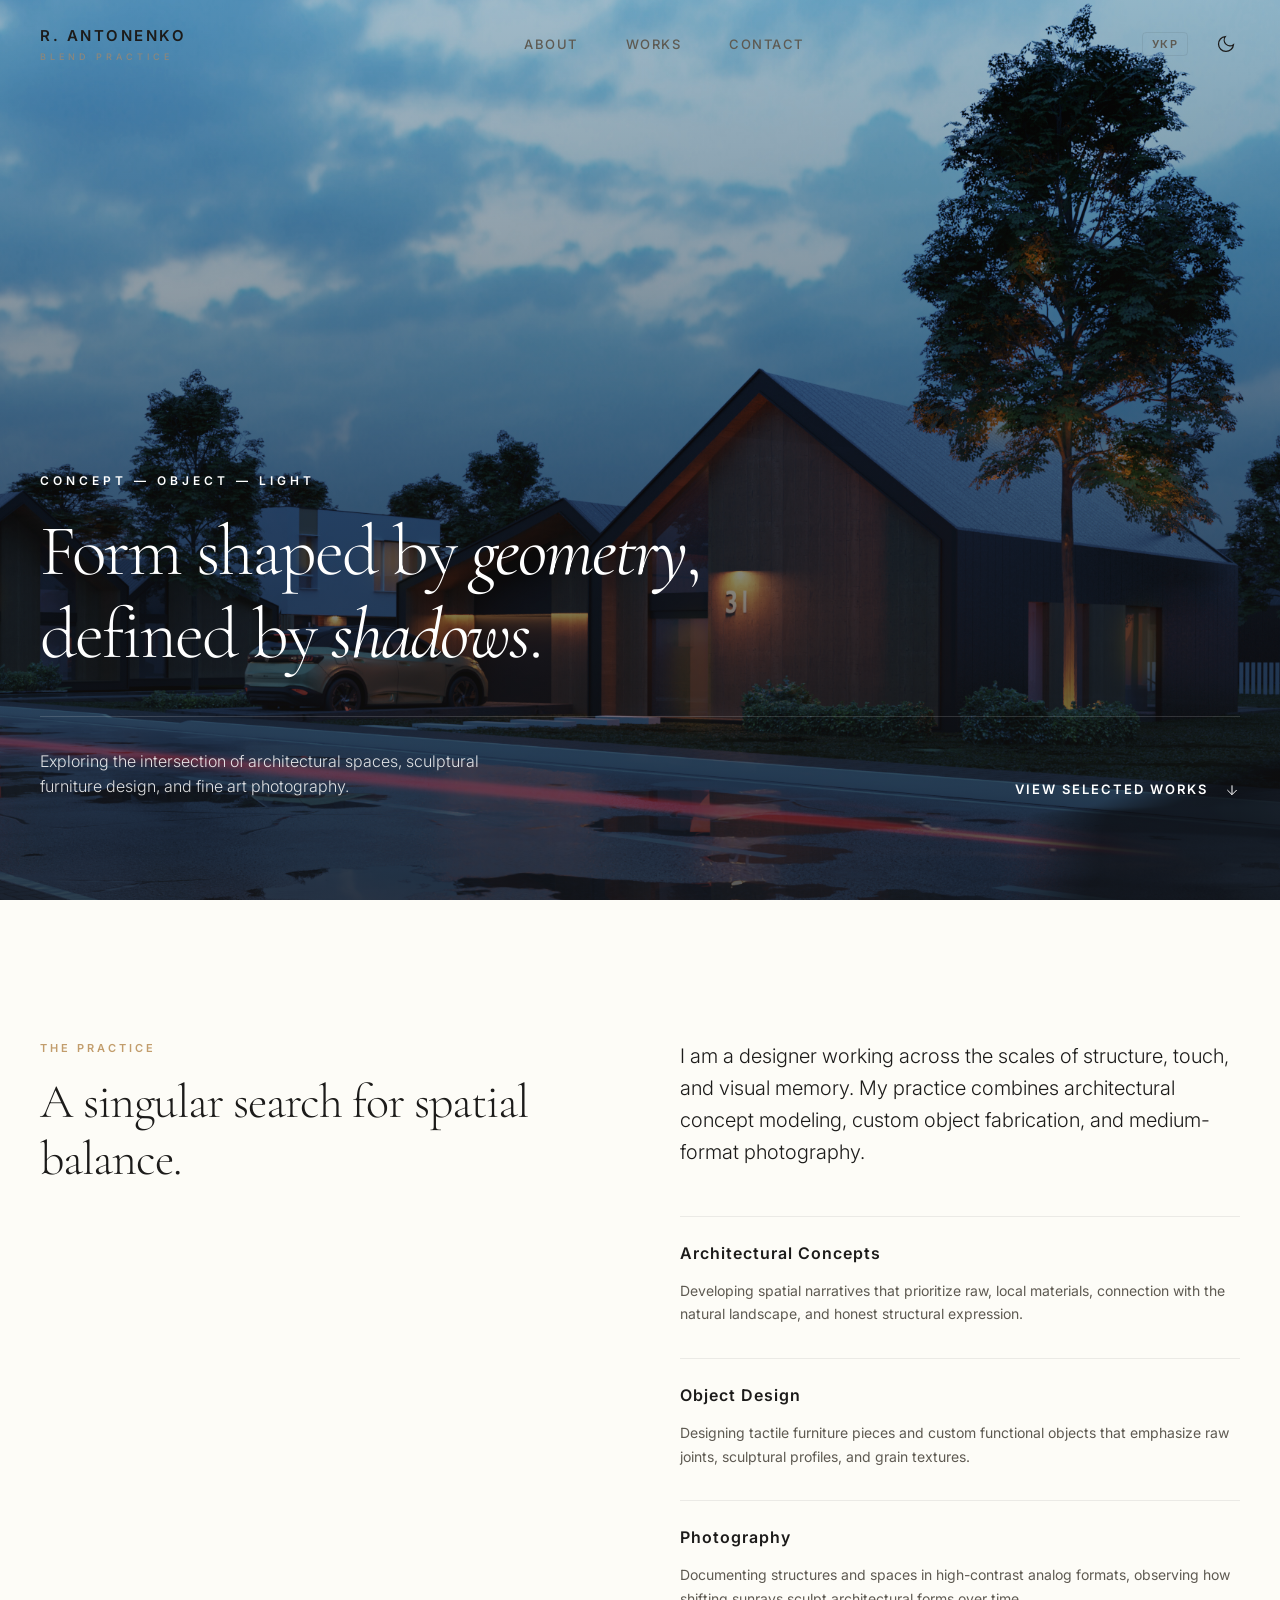
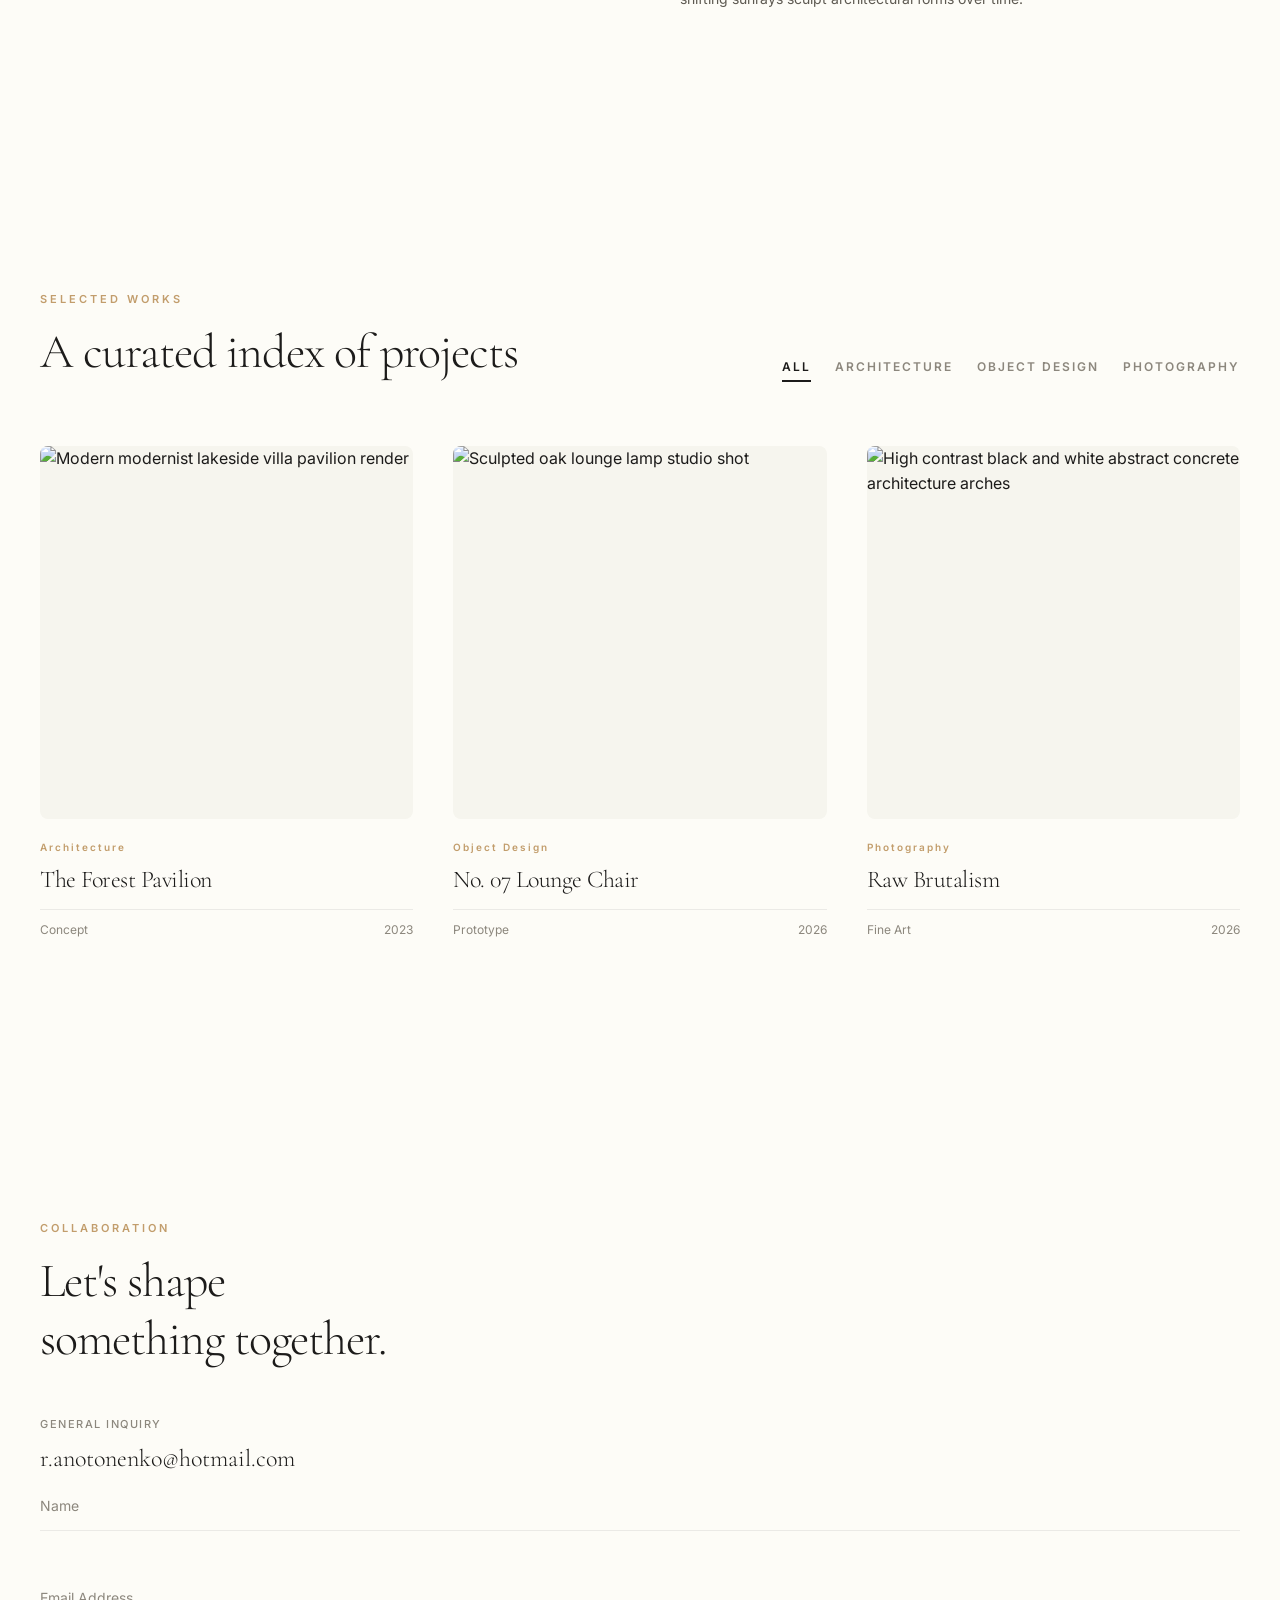
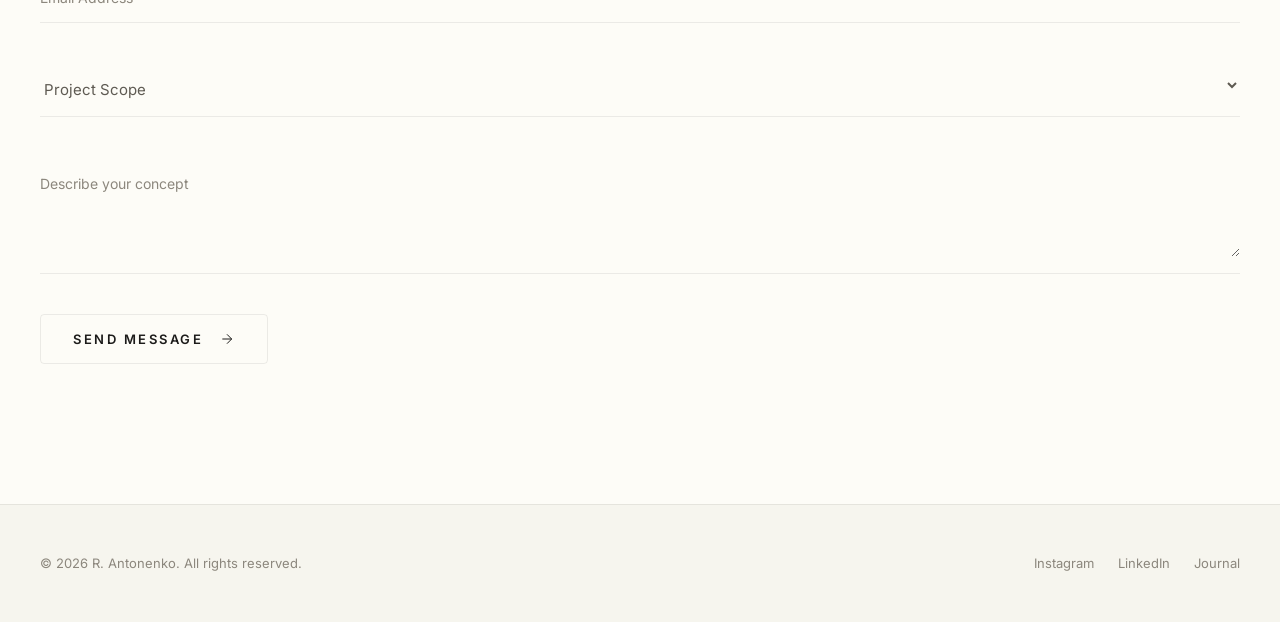
==== commit e6bee3e1: "Update project images in index.html" ====
--- a/index.html
+++ b/index.html
@@ -102,7 +102,7 @@
           <h2 class="section-title" data-i18n="about-title">A singular search for spatial balance.</h2>
         </div>
         <div class="col-right scroll-reveal delay-1">
-          <p class="about-lead" data-i18n="about-lead">I am a designer working across the scales of structure, touch, and visual memory. My practice combines architectural concept modeling, custom object fabrication, and medium-format photography.</p>
+          <p class="about-lead" data-i18n="about-lead">I am an architect / urbanist working across different scale, bio-based materials, visual identity and resilience urban solutions. My practice combines architectural concept shaping, urban concept development, and urban data analysis. I am passionate about photography. </p>
           <div class="about-details">
             <div class="detail-block">
               <h3 data-i18n="about-arch-title">Architectural Concepts</h3>
@@ -145,7 +145,7 @@
         <!-- Project 1 -->
         <div class="project-card" data-category="architecture" data-index="0">
           <div class="project-img-wrapper">
-            <img src="assets/architecture.png" alt="Modern modernist lakeside villa pavilion render" loading="lazy">
+            <img src="assets/architecture2.png" alt="Modern modernist lakeside villa pavilion render" loading="lazy">
           </div>
           <div class="project-info">
             <span class="project-category" data-i18n="filter-arch">ARCHITECTURE</span>
@@ -160,11 +160,11 @@
         <!-- Project 2 -->
         <div class="project-card" data-category="objects" data-index="1">
           <div class="project-img-wrapper">
-            <img src="assets/object.png" alt="Sculpted oak lounge chair studio shot" loading="lazy">
+            <img src="assets/object.png" alt="Sculpted oak lounge lamp studio shot" loading="lazy">
           </div>
           <div class="project-info">
             <span class="project-category" data-i18n="filter-obj">OBJECT DESIGN</span>
-            <h3 class="project-title" data-i18n="proj2-title">No. 07 Lounge Chair</h3>
+            <h3 class="project-title" data-i18n="proj2-title">No. 07 Lounge lamp</h3>
             <div class="project-meta">
               <span data-i18n="proj2-phase">Prototype</span>
               <span>2026</span>
@@ -178,11 +178,11 @@
             <img src="assets/photography.png" alt="High contrast black and white abstract concrete architecture arches" loading="lazy">
           </div>
           <div class="project-info">
-            <span class="project-category" data-i18n="filter-photo">PHOTOGRAPHY</span>
-            <h3 class="project-title" data-i18n="proj3-title">Raw Brutalism</h3>
+            <span class="project-category" data-i18n="filter-photo">SKETCHING</span>
+            <h3 class="project-title" data-i18n="proj3-title">Raw Nature in urban space</h3>
             <div class="project-meta">
               <span data-i18n="proj3-phase">Fine Art</span>
-              <span>2024</span>
+              <span>2026</span>
             </div>
           </div>
         </div>
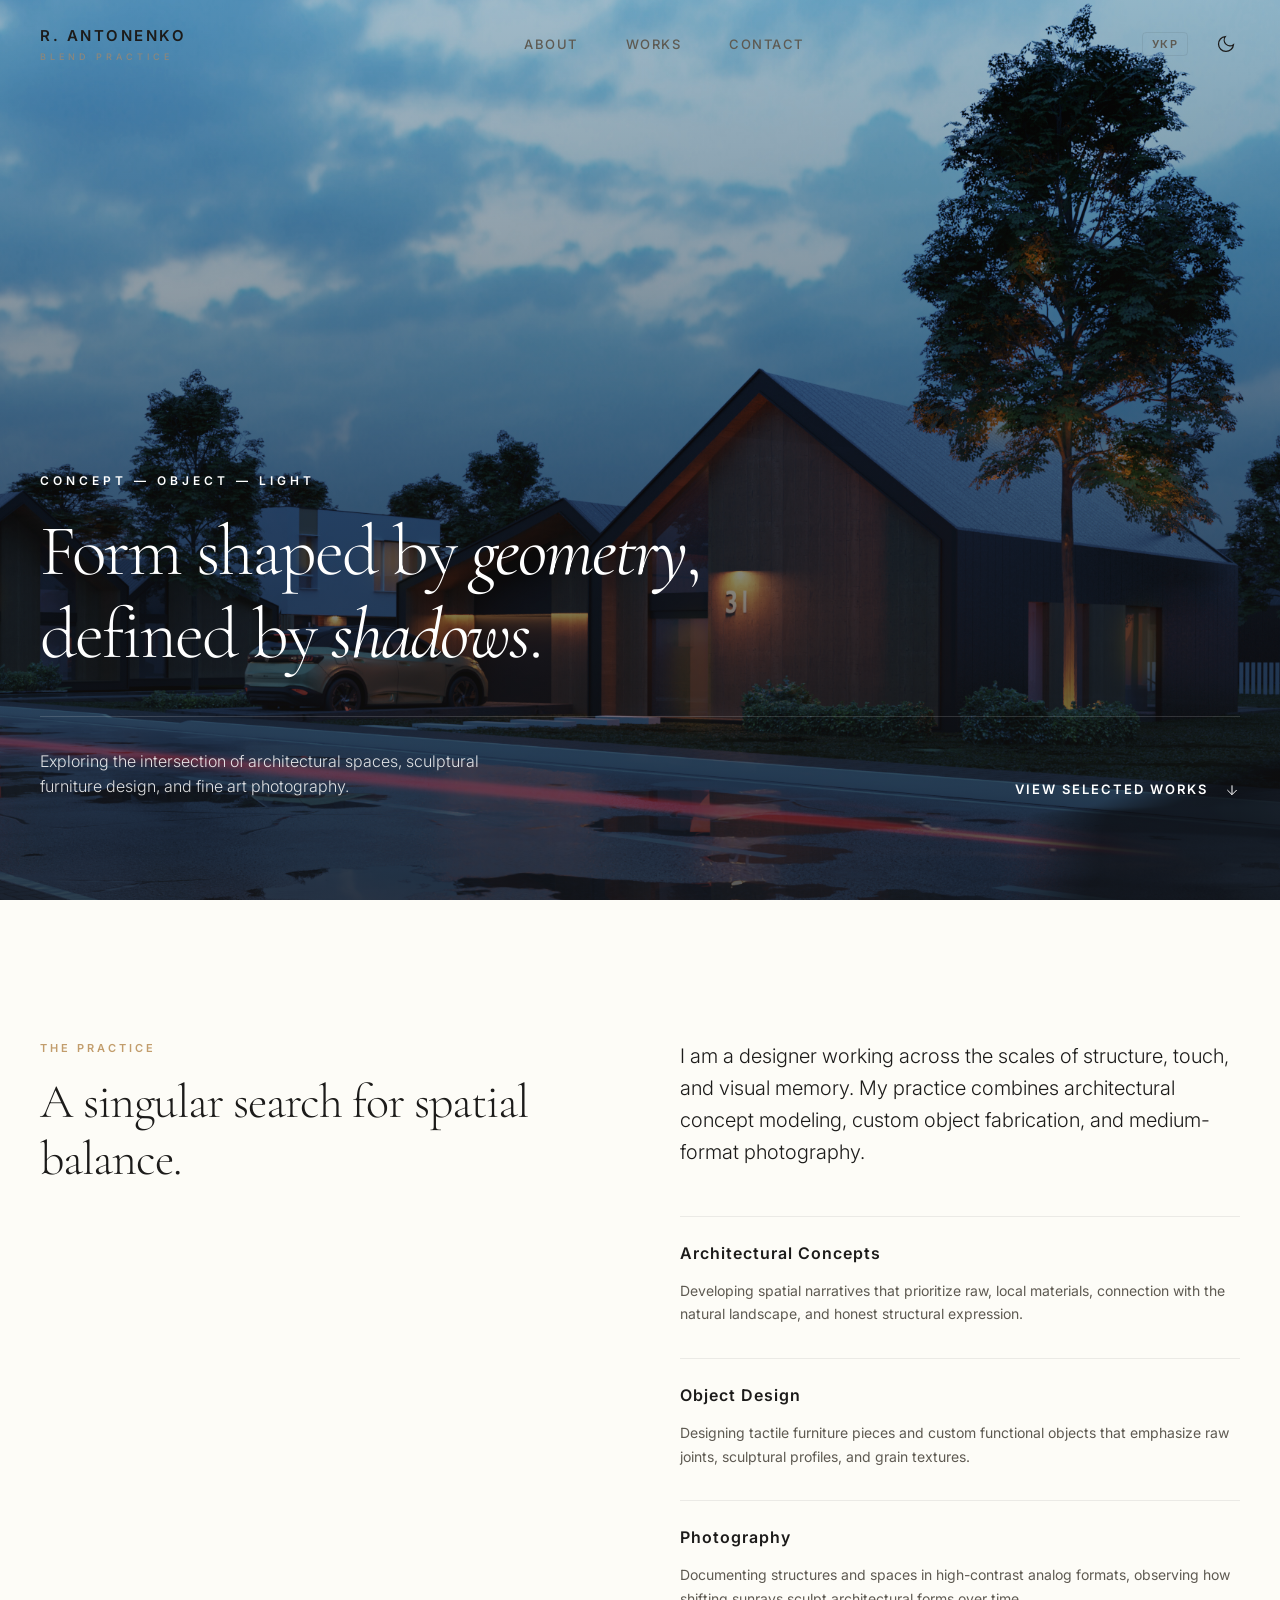
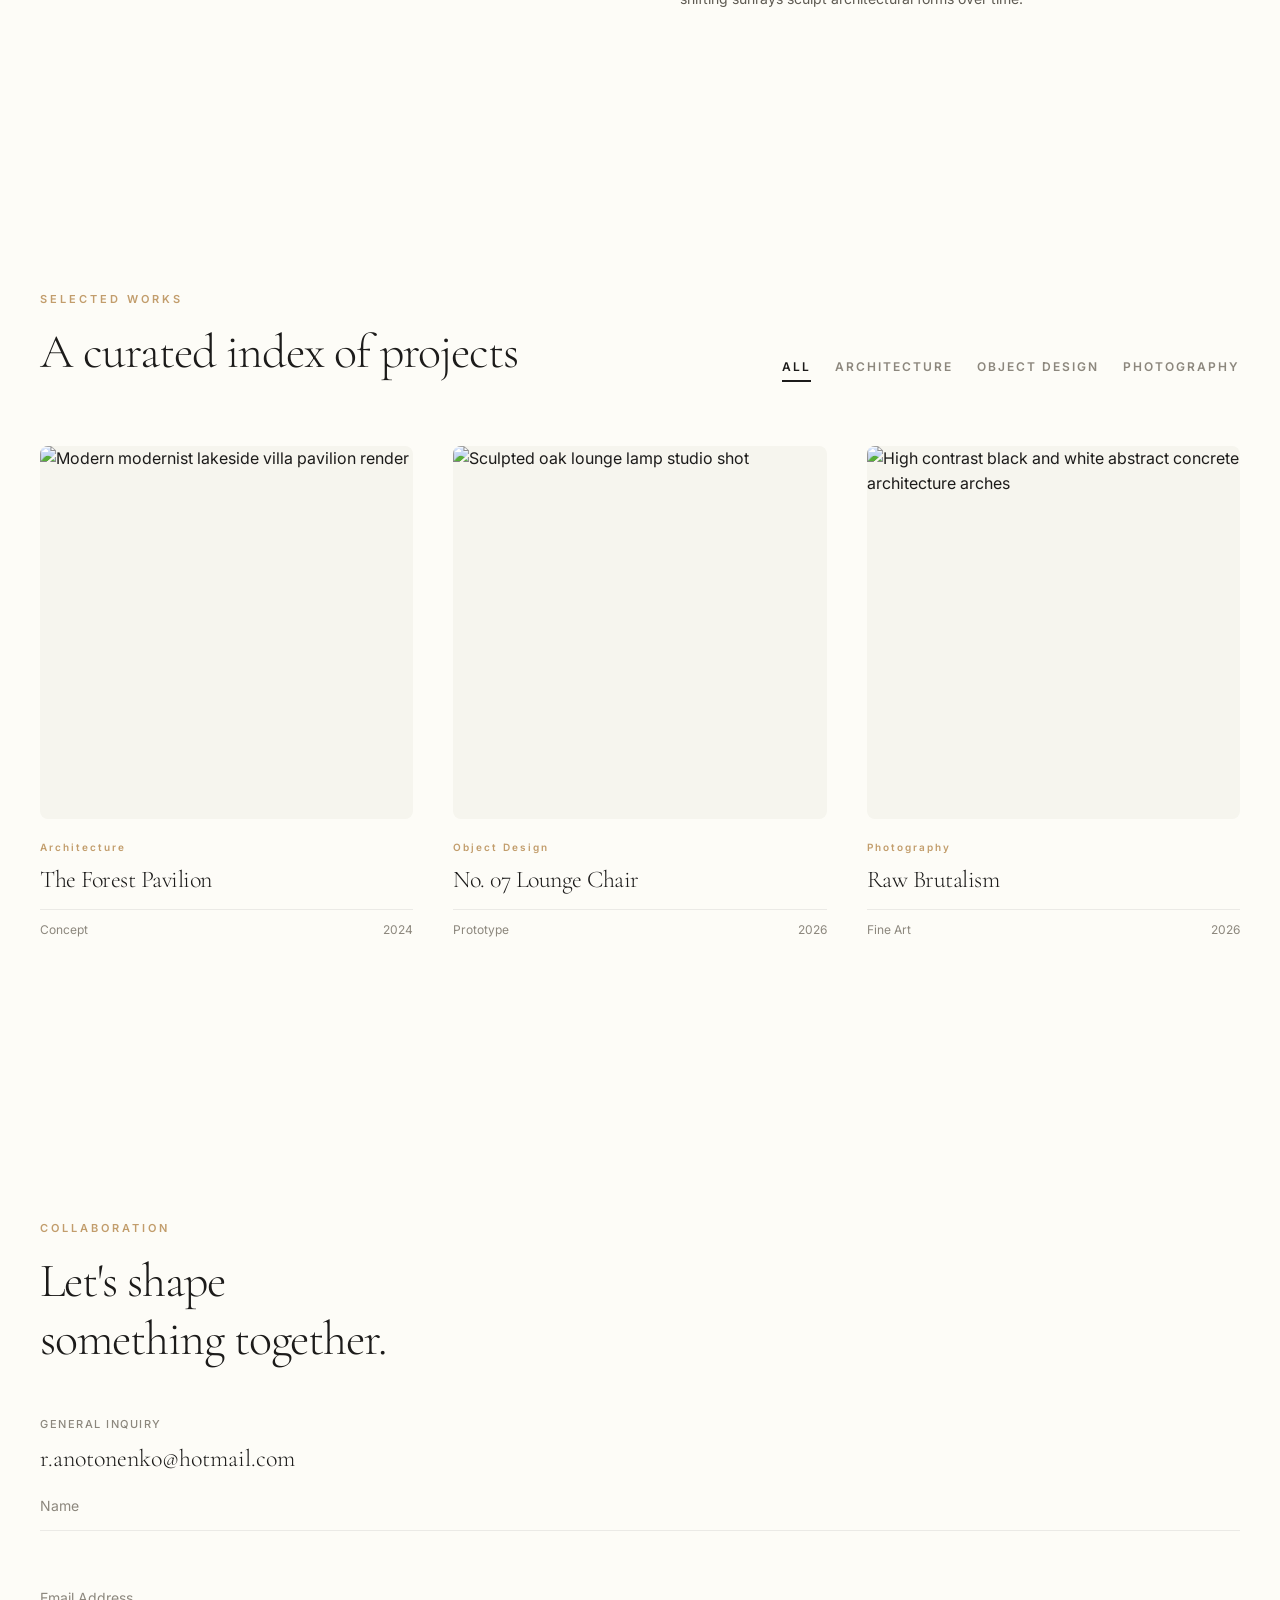
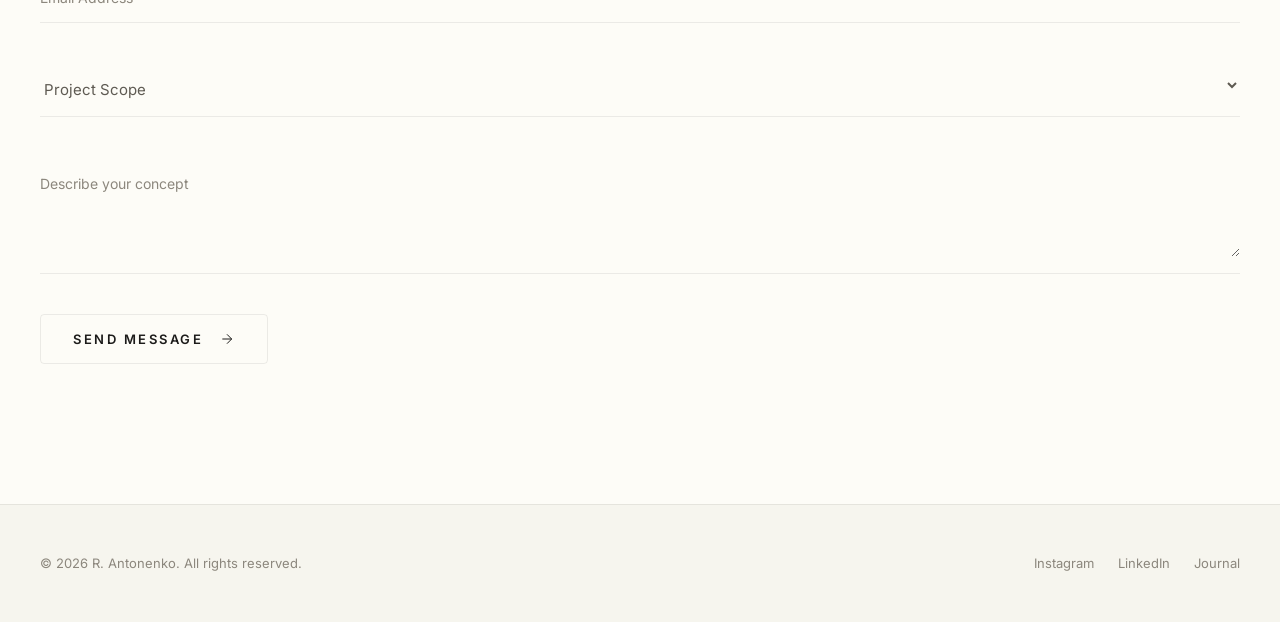
==== commit 356dfbfe: "Update index.html" ====
--- a/index.html
+++ b/index.html
@@ -152,7 +152,7 @@
             <h3 class="project-title" data-i18n="proj1-title">F4H</h3>
             <div class="project-meta">
               <span data-i18n="proj1-phase">Concept</span>
-              <span>2023</span>
+              <span>2024</span>
             </div>
           </div>
         </div>
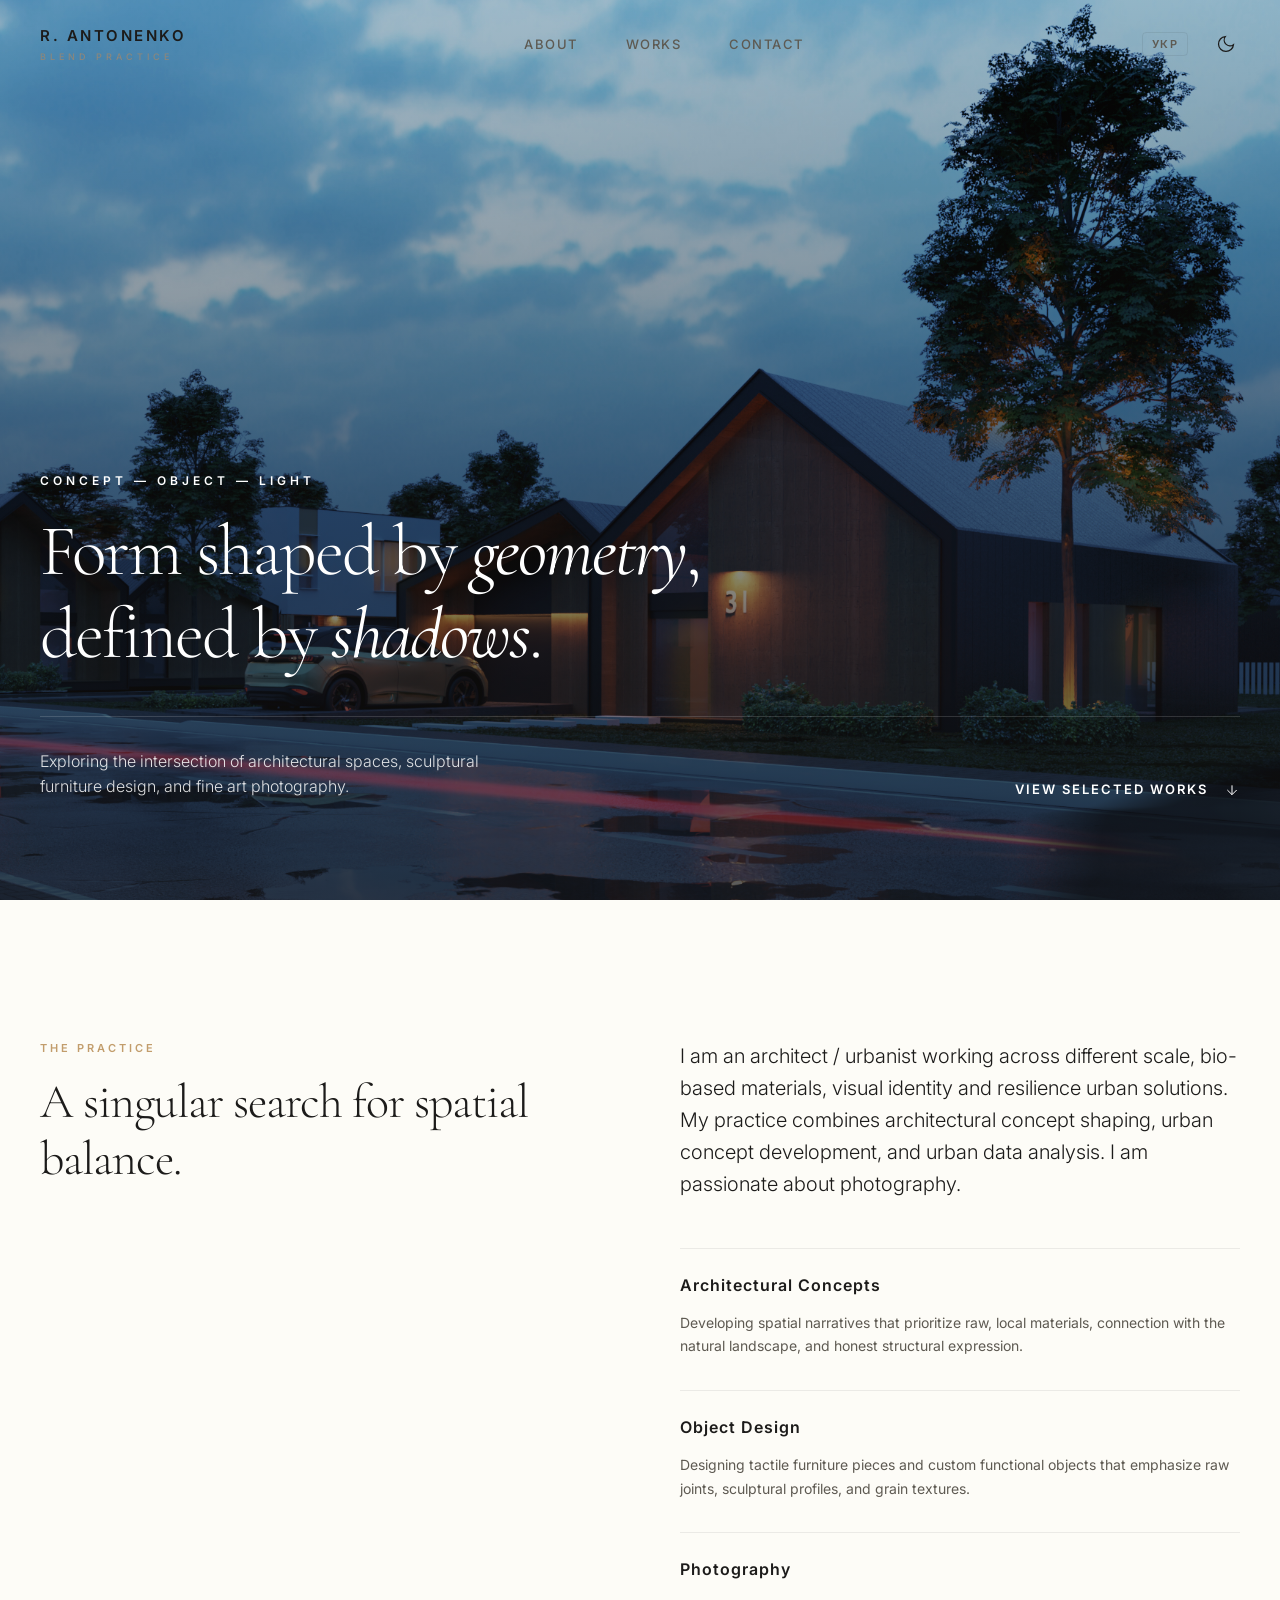
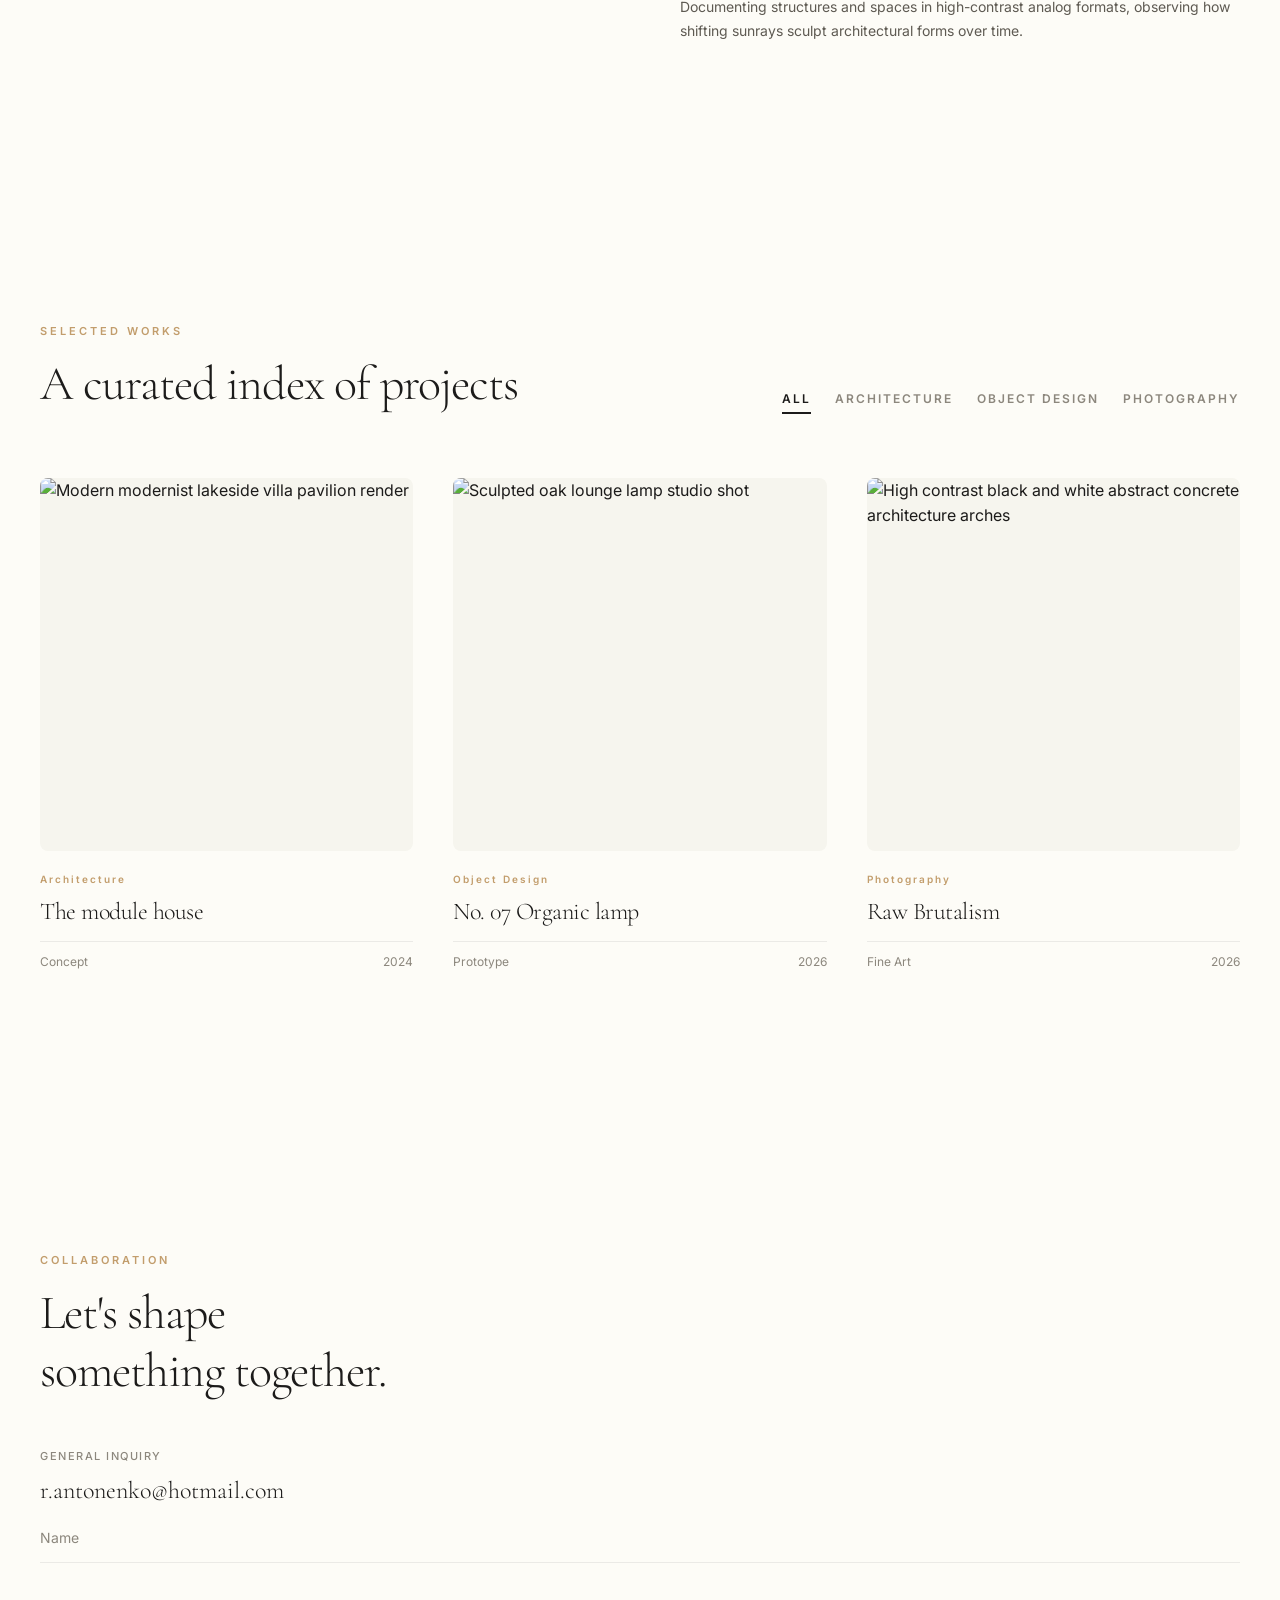
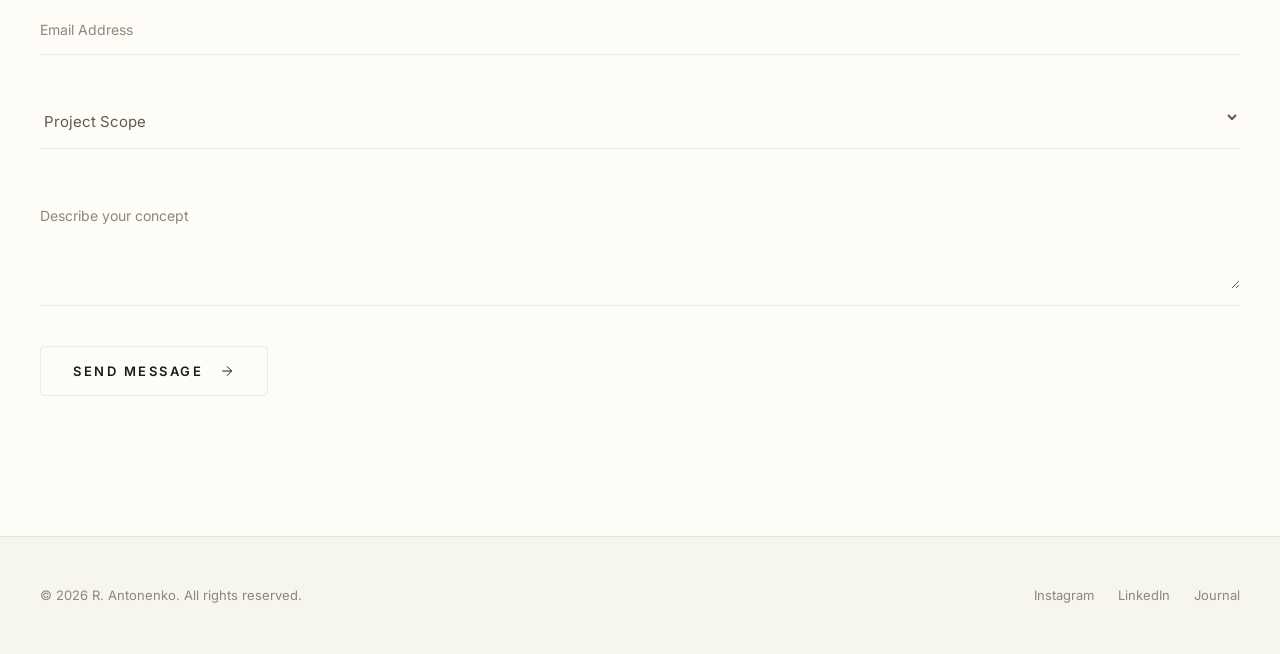
==== commit 8b2c14eb: "Remove Sketches link from desktop navigation" ====
--- a/index.html
+++ b/index.html
@@ -110,7 +110,7 @@
             </div>
             <div class="detail-block">
               <h3 data-i18n="about-obj-title">Object Design</h3>
-              <p data-i18n="about-obj-desc">Designing tactile furniture pieces and custom functional objects that emphasize raw joints, sculptural profiles, and grain textures.</p>
+              <p data-i18n="about-obj-desc">Designing tactile furniture pieces, interior objects and custom functional objects that emphasize raw joints, sculptural profiles, and grain textures.</p>
             </div>
             <div class="detail-block">
               <h3 data-i18n="about-photo-title">Photography</h3>
@@ -200,7 +200,7 @@
           <div class="contact-methods">
             <div class="method-item">
               <span class="method-label" data-i18n="contact-inquiry">General Inquiry</span>
-              <a href="mailto:studio@antonenko.com" class="method-link">r.anotonenko@hotmail.com</a>
+              <a href="mailto:r.antonenko@hotmail.com" class="method-link">r.antonenko@hotmail.com</a>
             </div>
             </div>
           </div>
